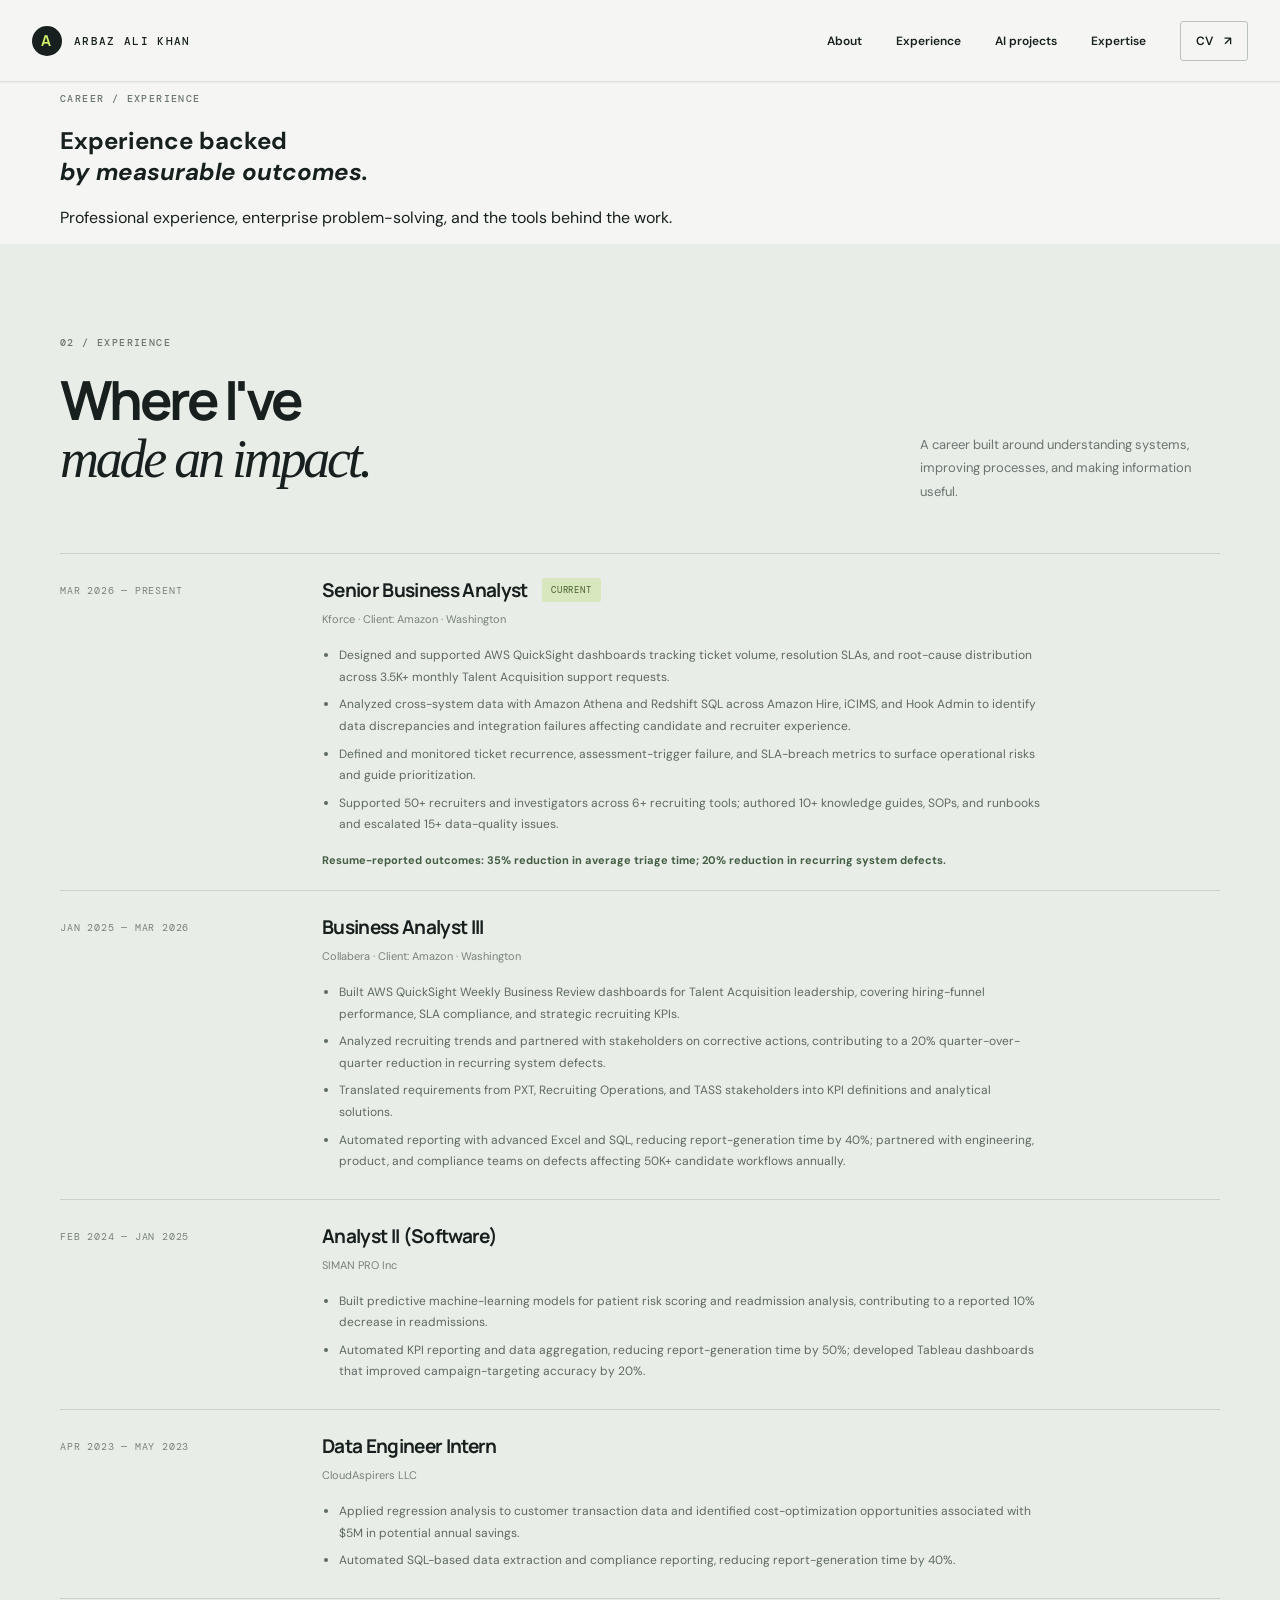
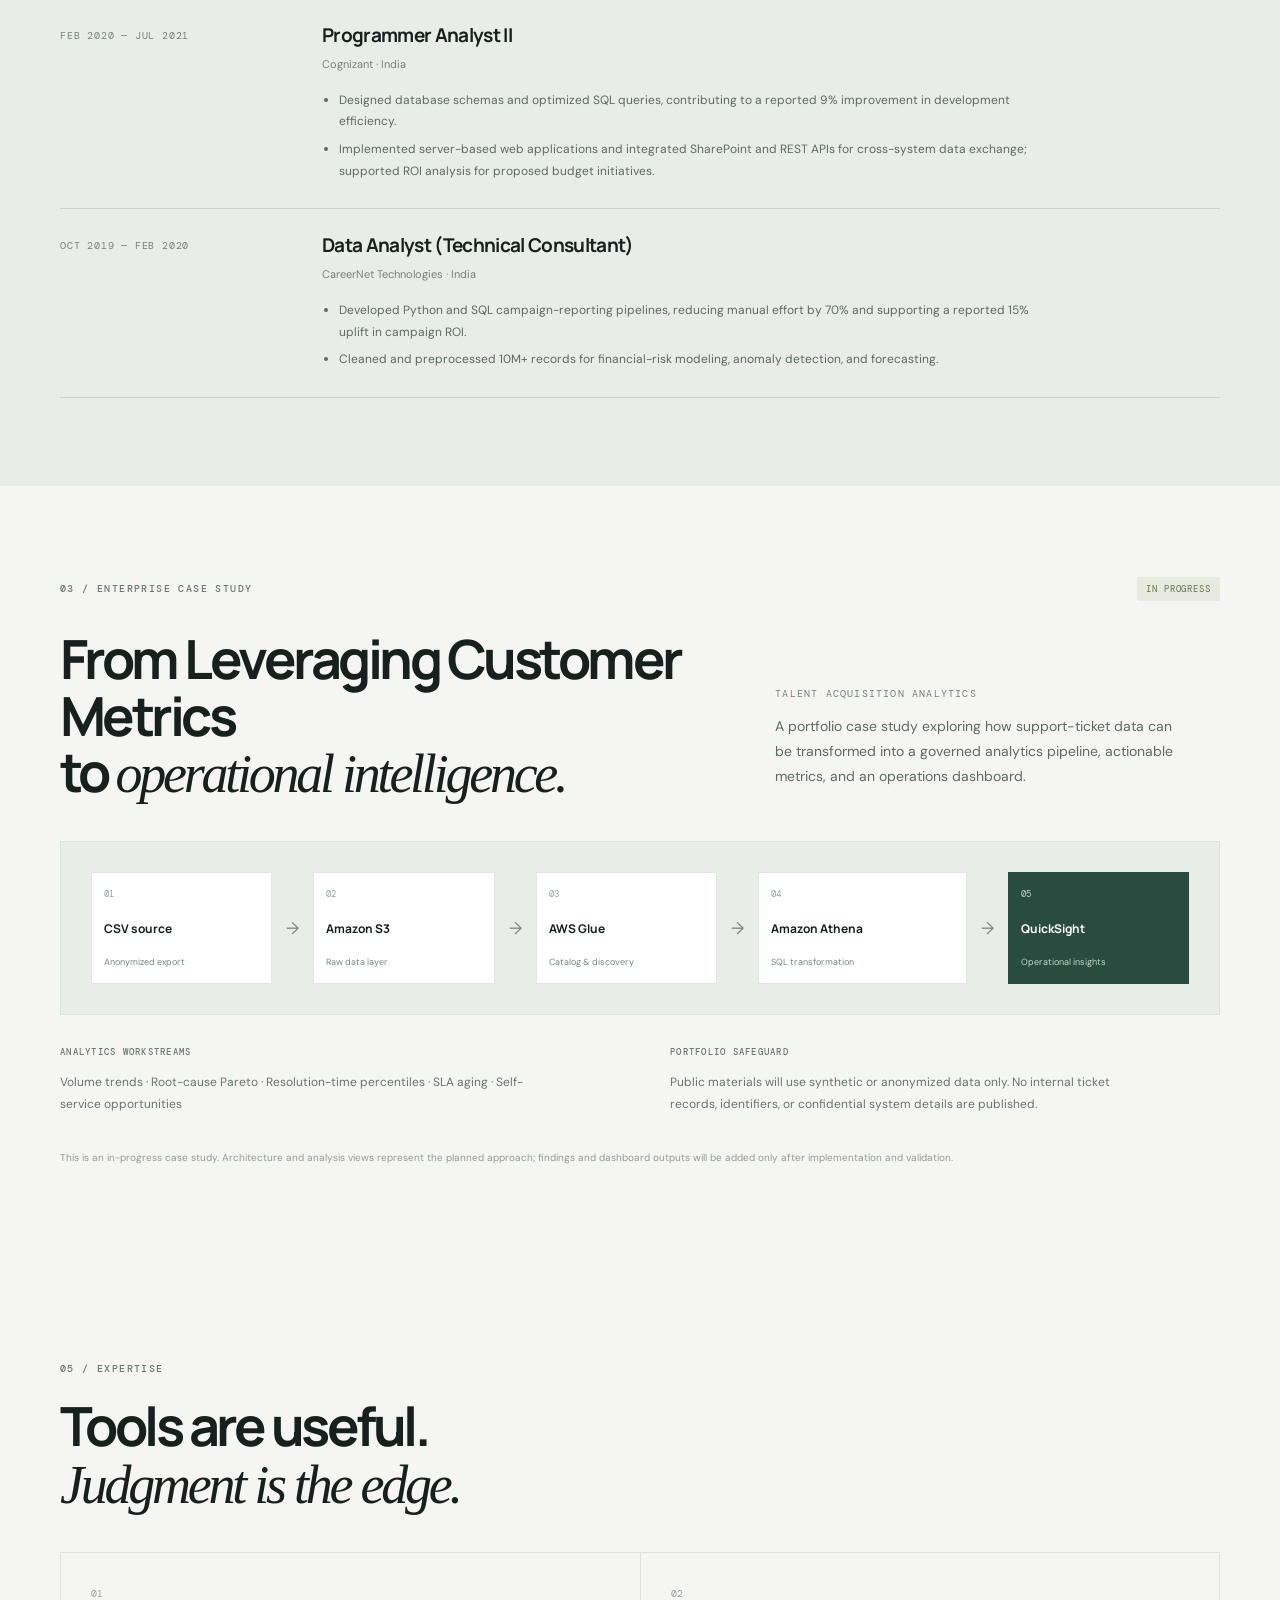
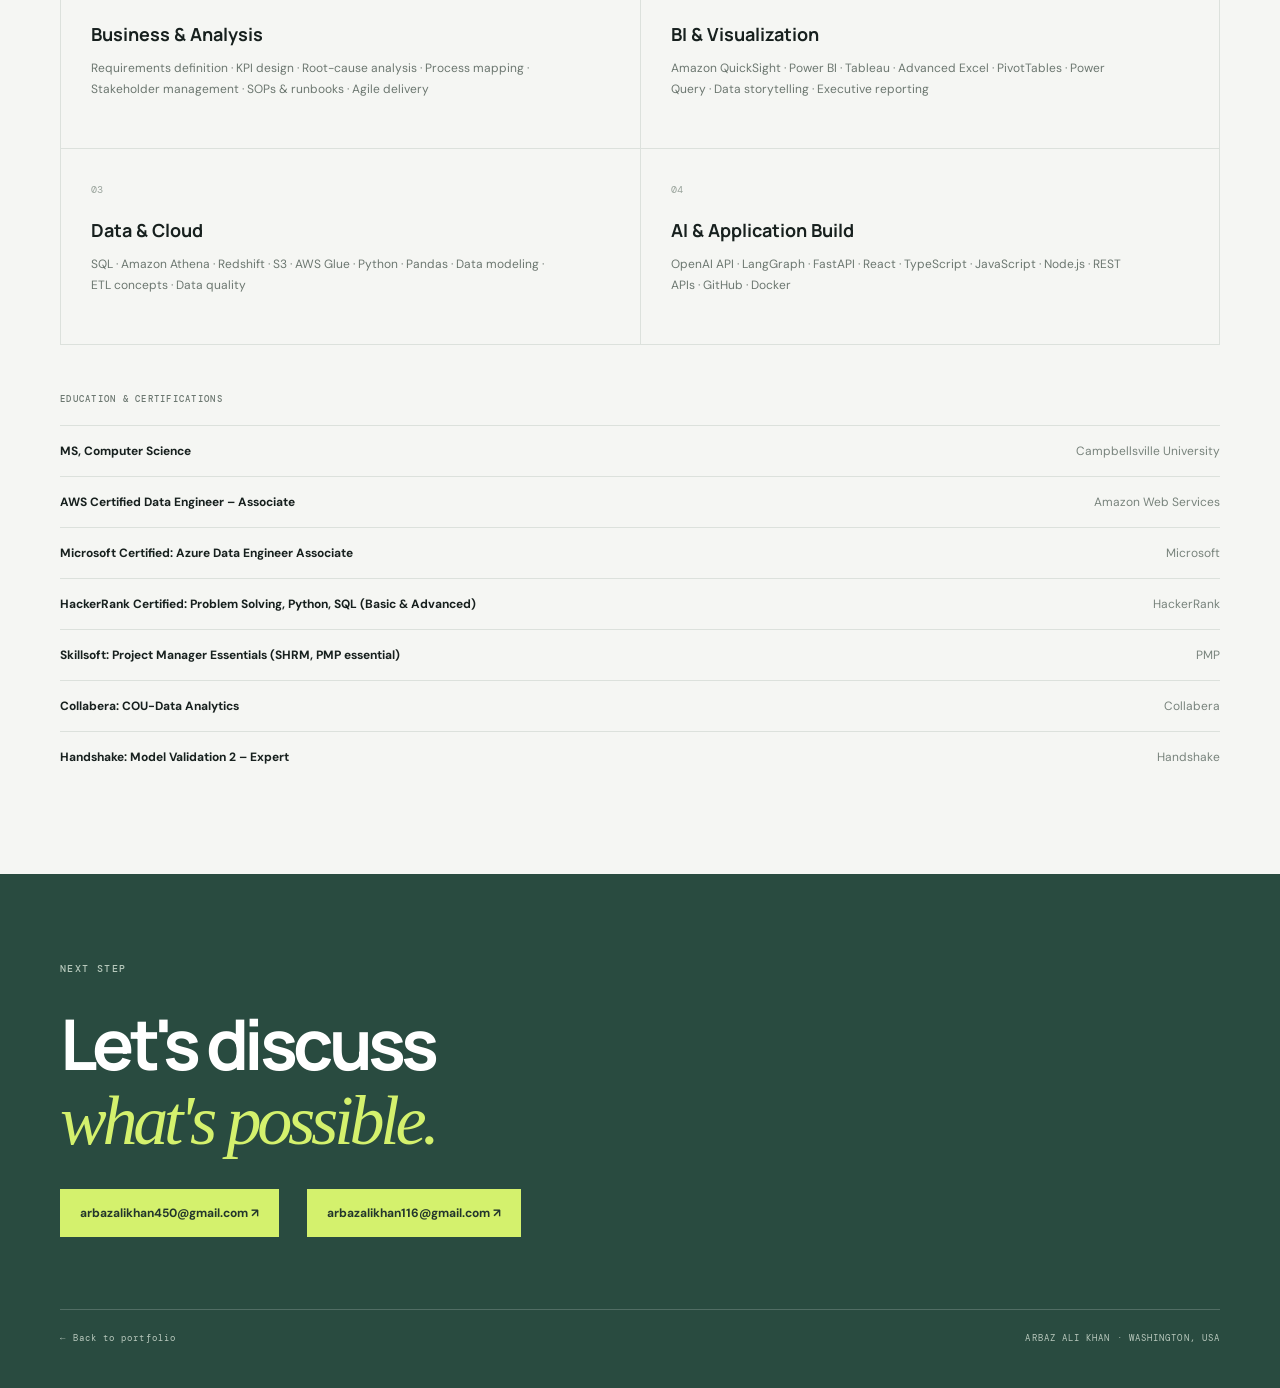
==== experience.html @ b5d1f016 "Add focused experience and expertise page" ====
<!doctype html>
<html lang="en">
<head>
  <meta charset="utf-8">
  <meta name="viewport" content="width=device-width, initial-scale=1">
  <meta name="description" content="Portfolio of Arbaz Ali Khan — Senior Business Analyst focused on business intelligence, analytics, cloud data solutions, and AI-enabled applications.">
  <meta name="theme-color" content="#f5f6f3">
  <title>Experience & Expertise | Arbaz Ali Khan</title>
  <link rel="icon" type="image/svg+xml" href="assets/favicon.svg">
  <link rel="preconnect" href="https://fonts.googleapis.com">
  <link rel="preconnect" href="https://fonts.gstatic.com" crossorigin>
  <link href="https://fonts.googleapis.com/css2?family=DM+Mono:wght@400;500&family=DM+Sans:wght@400;500;600;700&family=Manrope:wght@400;500;600;700;800&display=swap" rel="stylesheet">
  <link rel="stylesheet" href="styles.css">
</head>
<body>
  <div class="page-shell">
<header class="site-header">
      <a class="brand" href="index.html#top" aria-label="Arbaz Ali Khan home"><span class="brand-mark">A</span><span>ARBAZ ALI KHAN</span></a>
      <button class="menu-toggle" aria-label="Open navigation" aria-expanded="false" aria-controls="site-nav"><span></span><span></span></button>
      <nav class="site-nav" id="site-nav">
        <a href="index.html#about">About</a><a href="#experience">Experience</a><a href="index.html#work">AI projects</a><a href="#skills">Expertise</a><a href="cv.html" class="nav-contact" target="_blank" rel="noopener">CV <span>↗</span></a>
      </nav>
    </header>
    <main id="top">
      <section class="section-wrap page-intro"><p class="eyebrow">CAREER / EXPERIENCE</p><h1>Experience backed<br><em>by measurable outcomes.</em></h1><p>Professional experience, enterprise problem-solving, and the tools behind the work.</p></section>
      <section class="experience-section" id="experience">
        <div class="section-wrap">
          <div class="section-heading section-heading-row">
            <div><p class="eyebrow">02 / EXPERIENCE</p><h2>Where I've<br><em>made an impact.</em></h2></div>
            <p class="section-aside">A career built around understanding systems, improving processes, and making information useful.</p>
          </div>
          <div class="timeline">
            <article class="timeline-item current">
              <div class="timeline-date">MAR 2026 — PRESENT</div>
              <div class="timeline-main">
                <div class="timeline-title"><h3>Senior Business Analyst</h3><span class="current-tag">CURRENT</span></div>
                <p class="company">Kforce · Client: Amazon · Washington</p>
                <ul>
                  <li>Designed and supported AWS QuickSight dashboards tracking ticket volume, resolution SLAs, and root-cause distribution across 3.5K+ monthly Talent Acquisition support requests.</li>
                  <li>Analyzed cross-system data with Amazon Athena and Redshift SQL across Amazon Hire, iCIMS, and Hook Admin to identify data discrepancies and integration failures affecting candidate and recruiter experience.</li>
                  <li>Defined and monitored ticket recurrence, assessment-trigger failure, and SLA-breach metrics to surface operational risks and guide prioritization.</li>
                  <li>Supported 50+ recruiters and investigators across 6+ recruiting tools; authored 10+ knowledge guides, SOPs, and runbooks and escalated 15+ data-quality issues.</li>
                </ul>
                <p class="impact-line">Resume-reported outcomes: 35% reduction in average triage time; 20% reduction in recurring system defects.</p>
              </div>
            </article>
            <article class="timeline-item">
              <div class="timeline-date">JAN 2025 — MAR 2026</div>
              <div class="timeline-main">
                <h3>Business Analyst III</h3>
                <p class="company">Collabera · Client: Amazon · Washington</p>
                <ul>
                  <li>Built AWS QuickSight Weekly Business Review dashboards for Talent Acquisition leadership, covering hiring-funnel performance, SLA compliance, and strategic recruiting KPIs.</li>
                  <li>Analyzed recruiting trends and partnered with stakeholders on corrective actions, contributing to a 20% quarter-over-quarter reduction in recurring system defects.</li>
                  <li>Translated requirements from PXT, Recruiting Operations, and TASS stakeholders into KPI definitions and analytical solutions.</li>
                  <li>Automated reporting with advanced Excel and SQL, reducing report-generation time by 40%; partnered with engineering, product, and compliance teams on defects affecting 50K+ candidate workflows annually.</li>
                </ul>
              </div>
            </article>
            <article class="timeline-item">
              <div class="timeline-date">FEB 2024 — JAN 2025</div>
              <div class="timeline-main">
                <h3>Analyst II (Software)</h3>
                <p class="company">SIMAN PRO Inc</p>
                <ul>
                  <li>Built predictive machine-learning models for patient risk scoring and readmission analysis, contributing to a reported 10% decrease in readmissions.</li>
                  <li>Automated KPI reporting and data aggregation, reducing report-generation time by 50%; developed Tableau dashboards that improved campaign-targeting accuracy by 20%.</li>
                </ul>
              </div>
            </article>
            <article class="timeline-item">
              <div class="timeline-date">APR 2023 — MAY 2023</div>
              <div class="timeline-main">
                <h3>Data Engineer Intern</h3>
                <p class="company">CloudAspirers LLC</p>
                <ul>
                  <li>Applied regression analysis to customer transaction data and identified cost-optimization opportunities associated with $5M in potential annual savings.</li>
                  <li>Automated SQL-based data extraction and compliance reporting, reducing report-generation time by 40%.</li>
                </ul>
              </div>
            </article>
            <article class="timeline-item">
              <div class="timeline-date">FEB 2020 — JUL 2021</div>
              <div class="timeline-main">
                <h3>Programmer Analyst II</h3>
                <p class="company">Cognizant · India</p>
                <ul>
                  <li>Designed database schemas and optimized SQL queries, contributing to a reported 9% improvement in development efficiency.</li>
                  <li>Implemented server-based web applications and integrated SharePoint and REST APIs for cross-system data exchange; supported ROI analysis for proposed budget initiatives.</li>
                </ul>
              </div>
            </article>
            <article class="timeline-item">
              <div class="timeline-date">OCT 2019 — FEB 2020</div>
              <div class="timeline-main">
                <h3>Data Analyst (Technical Consultant)</h3>
                <p class="company">CareerNet Technologies · India</p>
                <ul>
                  <li>Developed Python and SQL campaign-reporting pipelines, reducing manual effort by 70% and supporting a reported 15% uplift in campaign ROI.</li>
                  <li>Cleaned and preprocessed 10M+ records for financial-risk modeling, anomaly detection, and forecasting.</li>
                </ul>
              </div>
            </article>
          </div>
        </div>
      </section>

      <section class="section-wrap featured-case" id="case-study">
        <div class="case-topline"><p class="eyebrow">03 / ENTERPRISE CASE STUDY</p><span class="status-pill">IN PROGRESS</span></div>
        <div class="case-intro">
          <div><h2>From Leveraging Customer Metrics<br>to <em>operational intelligence.</em></h2></div>
          <div><p class="case-label">TALENT ACQUISITION ANALYTICS</p><p class="case-summary">A portfolio case study exploring how support-ticket data can be transformed into a governed analytics pipeline, actionable metrics, and an operations dashboard.</p></div>
        </div>
        <div class="architecture" role="img" aria-label="Illustrative data architecture: anonymized CSV export flows into Amazon S3, AWS Glue, Amazon Athena, and QuickSight">
          <div class="arch-node"><span>01</span><strong>CSV source</strong><small>Anonymized export</small></div>
          <div class="arch-arrow">→</div>
          <div class="arch-node"><span>02</span><strong>Amazon S3</strong><small>Raw data layer</small></div>
          <div class="arch-arrow">→</div>
          <div class="arch-node"><span>03</span><strong>AWS Glue</strong><small>Catalog & discovery</small></div>
          <div class="arch-arrow">→</div>
          <div class="arch-node"><span>04</span><strong>Amazon Athena</strong><small>SQL transformation</small></div>
          <div class="arch-arrow">→</div>
          <div class="arch-node arch-node-accent"><span>05</span><strong>QuickSight</strong><small>Operational insights</small></div>
        </div>
        <div class="case-bottom">
          <div><span class="meta-label">ANALYTICS WORKSTREAMS</span><p>Volume trends · Root-cause Pareto · Resolution-time percentiles · SLA aging · Self-service opportunities</p></div>
          <div><span class="meta-label">PORTFOLIO SAFEGUARD</span><p>Public materials will use synthetic or anonymized data only. No internal ticket records, identifiers, or confidential system details are published.</p></div>
        </div>
        <p class="case-disclaimer">This is an in-progress case study. Architecture and analysis views represent the planned approach; findings and dashboard outputs will be added only after implementation and validation.</p>
      </section>

      <section class="section-wrap skills-section" id="skills">
        <div class="section-heading"><p class="eyebrow">05 / EXPERTISE</p><h2>Tools are useful.<br><em>Judgment is the edge.</em></h2></div>
        <div class="skills-grid">
          <div class="skill-group"><span class="skill-number">01</span><h3>Business & Analysis</h3><p>Requirements definition · KPI design · Root-cause analysis · Process mapping · Stakeholder management · SOPs & runbooks · Agile delivery</p></div>
          <div class="skill-group"><span class="skill-number">02</span><h3>BI & Visualization</h3><p>Amazon QuickSight · Power BI · Tableau · Advanced Excel · PivotTables · Power Query · Data storytelling · Executive reporting</p></div>
          <div class="skill-group"><span class="skill-number">03</span><h3>Data & Cloud</h3><p>SQL · Amazon Athena · Redshift · S3 · AWS Glue · Python · Pandas · Data modeling · ETL concepts · Data quality</p></div>
          <div class="skill-group"><span class="skill-number">04</span><h3>AI & Application Build</h3><p>OpenAI API · LangGraph · FastAPI · React · TypeScript · JavaScript · Node.js · REST APIs · GitHub · Docker</p></div>
        </div>
        <div class="certifications">
          <span class="meta-label">EDUCATION & CERTIFICATIONS </span>
          <div class="cert-row"><strong>MS, Computer Science</strong><span>Campbellsville University</span></div>
          <div class="cert-row"><strong>AWS Certified Data Engineer – Associate</strong><span>Amazon Web Services</span></div>
          <div class="cert-row"><strong>Microsoft Certified: Azure Data Engineer Associate</strong><span>Microsoft</span></div>
          <div class="cert-row"><strong>HackerRank Certified: Problem Solving, Python, SQL (Basic & Advanced)</strong><span>HackerRank</span></div>
          <div class="cert-row"><strong>Skillsoft: Project Manager Essentials (SHRM, PMP essential)</strong><span>PMP</span></div>
          <div class="cert-row"><strong>Collabera: COU-Data Analytics</strong><span>Collabera</span></div>
          <div class="cert-row"><strong>Handshake: Model Validation 2 – Expert</strong><span>Handshake</span></div>
        </div>
      </section>

      <section class="contact-section compact-contact" id="contact"><div class="section-wrap contact-wrap"><p class="eyebrow">NEXT STEP</p><h2>Let's discuss<br><em>what's possible.</em></h2><div class="contact-actions"><a class="button button-light" href="mailto:arbazalikhan450@gmail.com">arbazalikhan450@gmail.com ↗</a><a class="button button-light" href="mailto:arbazalikhan116@gmail.com">arbazalikhan116@gmail.com ↗</a></div><p class="contact-footer"><a href="index.html" style="color:inherit;text-decoration:none">← Back to portfolio</a><span>ARBAZ ALI KHAN · WASHINGTON, USA</span></p></div></section>
    </main>
  </div>
  <script src="script.js"></script>
</body>
</html>
---- styles.css ----
:root{--ink:#17201e;--muted:#69736e;--paper:#f5f6f3;--line:#dce1dc;--lime:#d4f16d;--green:#294b40;--serif:Georgia,serif;--sans:"DM Sans",Arial,sans-serif;--display:Manrope,Arial,sans-serif;--mono:"DM Mono",monospace}*{box-sizing:border-box}html{scroll-behavior:smooth;scroll-padding-top:85px}body{margin:0;background:var(--paper);color:var(--ink);font-family:var(--sans);-webkit-font-smoothing:antialiased}.page-shell{overflow:hidden}.section-wrap{width:min(1160px,calc(100% - 64px));margin:auto}.site-header{height:82px;width:min(1280px,calc(100% - 64px));margin:auto;display:flex;align-items:center;justify-content:space-between;border-bottom:1px solid var(--line);position:sticky;top:0;z-index:100;background:rgba(245,246,243,.94);backdrop-filter:blur(14px);-webkit-backdrop-filter:blur(14px)}.brand{display:flex;align-items:center;gap:12px;text-decoration:none;color:var(--ink);font:500 11px var(--mono);letter-spacing:.12em}.brand-mark{width:30px;height:30px;border-radius:50%;background:var(--ink);color:var(--lime);display:grid;place-items:center;font:700 15px var(--display)}.site-nav{display:flex;align-items:center;gap:34px}.site-nav a,.text-link,.contact-link{font-size:12px;text-decoration:none;color:var(--ink);font-weight:600}.site-nav a:hover,.text-link:hover,.contact-link:hover{color:#66822a}.nav-contact{padding:11px 15px;border:1px solid #b9c2ba;border-radius:3px}.nav-contact span{margin-left:8px}.menu-toggle{display:none}.eyebrow,.meta-label{font:500 10px var(--mono);letter-spacing:.14em;color:#6b7770}.eyebrow{display:flex;align-items:center;gap:10px}.status-dot{width:7px;height:7px;border-radius:50%;background:#8ba94b;box-shadow:0 0 0 4px #e6edd8}.hero{min-height:670px;padding:94px 0 84px;display:grid;grid-template-columns:1.1fr .9fr;align-items:center;gap:60px}.hero h1,.section-heading h2,.case-intro h2,.contact-wrap h2{font:700 clamp(48px,6vw,78px)/1.05 var(--display);letter-spacing:-.065em;margin:25px 0 24px}.hero h1 em,.section-heading h2 em,.case-intro h2 em,.contact-wrap h2 em{font-family:var(--serif);font-weight:400;letter-spacing:-.06em}.hero-lede{max-width:570px;color:#59645e;font-size:16px;line-height:1.8}.hero-actions,.contact-actions{display:flex;align-items:center;gap:28px;margin-top:34px}.button{display:inline-flex;align-items:center;gap:28px;padding:16px 20px;text-decoration:none;font-size:12px;font-weight:700;transition:transform .2s}.button:hover{transform:translateY(-2px)}.button-dark{background:var(--ink);color:white}.button-light{background:var(--lime);color:#23362c}.button span{font-size:17px}.text-link{border-bottom:1px solid #aab4ab;padding-bottom:5px}.hero-meta{display:flex;gap:54px;margin-top:68px}.hero-meta div{display:grid;gap:8px}.meta-label{font-size:9px}.hero-meta strong{font-size:11px;font-weight:600}.hero-visual{position:relative;max-width:420px;margin-left:auto;width:100%;padding:20px 22px 30px}.portrait-frame{position:relative;background:#e2e8e1;padding:12px;transform:rotate(2deg);box-shadow:0 24px 60px #25382b15}.portrait-frame img{display:block;width:100%;aspect-ratio:4/5;object-fit:cover}.portrait-caption{display:flex;justify-content:space-between;padding:12px 4px 2px;font:9px var(--mono);letter-spacing:.08em;color:#68756d}.orbit-note{position:absolute;background:#fff;box-shadow:0 12px 30px #263a2b14;padding:13px 16px;display:flex;align-items:center;gap:11px;font-size:10px;line-height:1.4;font-weight:600}.note-icon{width:27px;height:27px;background:#edf2e6;border-radius:50%;display:grid;place-items:center;font-size:15px}.note-top{top:11%;right:-15px}.note-bottom{bottom:15%;left:-30px}.hero-index{position:absolute;right:16px;bottom:0;font:10px var(--mono);color:#87918b}.signal-strip{background:var(--green);color:white}.signal-inner{width:min(1160px,calc(100% - 64px));margin:auto;min-height:70px;display:flex;align-items:center;gap:38px}.signal-inner>span{font:10px var(--mono);letter-spacing:.13em;color:#c2d2c7;white-space:nowrap}.signal-inner p{font-size:11px;color:#e6eee8;letter-spacing:.025em}.signal-inner b{color:var(--lime);padding:0 13px;font-weight:400}.about-section{padding:130px 0 135px;display:grid;grid-template-columns:.9fr 1.1fr;gap:100px}.section-heading h2{font-size:54px;margin-top:22px}.about-lede{font:400 26px/1.35 var(--display);letter-spacing:-.04em;margin:7px 0 24px;max-width:550px}.about-content>p:not(.about-lede):not(.footnote){color:#637068;font-size:14px;line-height:1.9;max-width:600px}.about-stats{display:flex;gap:46px;margin-top:40px;padding-top:28px;border-top:1px solid var(--line)}.about-stats div{display:grid;gap:8px}.about-stats strong{font:700 34px var(--display);letter-spacing:-.06em}.about-stats span{font-size:10px;line-height:1.6;color:#6c7771}.footnote{font-size:10px;color:#929b95;margin-top:24px}.experience-section,.work-section{background:#e9ede8;padding:120px 0 130px}.section-heading-row{display:flex;justify-content:space-between;align-items:end;gap:40px;margin-bottom:60px}.section-aside{max-width:300px;color:#6a756f;font-size:13px;line-height:1.8;margin:0 0 8px}.timeline{border-top:1px solid #cbd4cc}.timeline-item{display:grid;grid-template-columns:220px 1fr;gap:42px;padding:31px 0;border-bottom:1px solid #cbd4cc}.timeline-date{font:10px var(--mono);letter-spacing:.08em;color:#77837b;padding-top:7px}.timeline-main h3{font:700 19px var(--display);letter-spacing:-.035em;margin:0}.timeline-title{display:flex;align-items:center;gap:14px}.current-tag,.status-pill{font:9px var(--mono);letter-spacing:.1em;padding:6px 9px;background:#d8e7bd;color:#46602d;border-radius:2px}.company{font-size:11px;color:#77827a;margin:9px 0 16px}.timeline-main ul{margin:0;padding-left:17px;max-width:720px}.timeline-main li{font-size:12px;line-height:1.8;color:#5d6962;padding:3px 0}.impact-line{font-size:11px;color:#425d42;font-weight:700;margin:14px 0 0}.featured-case,.skills-section{padding:126px 0 135px}.case-topline{display:flex;align-items:center;justify-content:space-between}.status-pill{background:#e8eadf;color:#647052}.case-intro{display:grid;grid-template-columns:1fr .7fr;gap:80px;align-items:end;margin:35px 0 58px}.case-intro h2{font-size:54px;margin:0}.case-label{font:10px var(--mono);letter-spacing:.12em;color:#758078}.case-summary{font-size:14px;line-height:1.8;color:#5f6a64;max-width:400px}.architecture{display:grid;grid-template-columns:1fr 25px 1fr 25px 1fr 25px 1.15fr 25px 1fr;align-items:center;gap:8px;padding:30px;background:#e9ede8;border:1px solid #dce3dc}.arch-node{min-height:112px;background:#fff;padding:15px 12px;display:flex;flex-direction:column;justify-content:space-between;border:1px solid #e1e6e1}.arch-node>span{font:9px var(--mono);color:#98a29a}.arch-node strong{font:700 12px var(--display)}.arch-node small{font-size:9px;color:#7b867f}.arch-node-accent{background:var(--green);color:white;border-color:var(--green)}.arch-node-accent>span,.arch-node-accent small{color:#c5d6ca}.arch-arrow{text-align:center;color:#7c897f;font-size:17px}.case-bottom{display:grid;grid-template-columns:1fr 1fr;gap:60px;margin-top:34px}.case-bottom p{font-size:12px;line-height:1.8;color:#68746d;max-width:470px}.case-disclaimer{font-size:10px;color:#929b95;margin-top:24px}.work-section{padding:120px 0 135px}.project-grid{display:grid;grid-template-columns:1fr 1fr;gap:26px}.project-card{background:var(--paper);display:flex;flex-direction:column;min-width:0}.project-featured{grid-column:span 2;display:grid;grid-template-columns:1.05fr .95fr}.project-visual{min-height:260px;position:relative;overflow:hidden;display:grid;place-items:center}.project-featured .project-visual{min-height:360px}.visual-index{position:absolute;bottom:17px;left:19px;font:9px var(--mono);letter-spacing:.12em;color:#7d8981}.visual-cards{background:#dce7dc}.mini-window{width:74%;max-width:430px;background:#fff;padding:15px;box-shadow:0 20px 50px #1a30251c;transform:rotate(-2deg)}.mini-top{display:flex;align-items:center;gap:5px;border-bottom:1px solid #edf0ed;padding-bottom:12px}.mini-top i{width:5px;height:5px;background:#c6cec7;border-radius:50%}.mini-top span{font:8px var(--mono);margin-left:10px;color:#7b877f}.mini-card-row{display:flex;gap:10px;margin:18px 0}.mini-bank-card{flex:1;aspect-ratio:1.65;border-radius:7px;padding:12px;color:#fff;font:9px var(--mono);display:flex;flex-direction:column;justify-content:space-between}.mini-bank-card b{font-size:9px}.blue-card{background:#536e8b}.dark-card{background:#202d32}.mini-reward{display:grid;grid-template-columns:1fr auto;align-items:center;padding:14px;background:#f2f5ed}.mini-reward span,.mini-reward small{font:8px var(--mono);color:#718075}.mini-reward strong{grid-row:span 2;font:700 27px var(--display);color:#3d624a}.visual-signal{background:#e5e4ed}.signal-flow{display:flex;align-items:center;gap:9px}.flow-chip{background:#fff;padding:12px 10px;font:8px var(--mono);box-shadow:0 8px 20px #25213c0e}.signal-flow b{color:#8982a2}.review-chip{background:#d9d4eb}.publish-chip{background:#263a35;color:#fff}.signal-bars{position:absolute;bottom:70px;right:45px;display:flex;gap:6px;align-items:end;height:38px}.signal-bars i{width:7px;background:#a6a0c4;border-radius:2px 2px 0 0}.signal-bars i:nth-child(1){height:14px}.signal-bars i:nth-child(2){height:25px}.signal-bars i:nth-child(3){height:19px}.signal-bars i:nth-child(4){height:34px}.signal-bars i:nth-child(5){height:28px}.visual-opti{background:#293c37}.route-map{width:75%;height:150px;position:relative;background:repeating-linear-gradient(0deg,transparent 0 23px,#ffffff0b 24px 25px),repeating-linear-gradient(90deg,transparent 0 35px,#ffffff0b 36px 37px)}.route-map svg{position:absolute;inset:8px;width:100%;height:100%}.route-pin{position:absolute;z-index:2;width:12px;height:12px;border:3px solid var(--lime);background:#293c37;border-radius:50%}.pin-a{left:9%;bottom:18%}.pin-b{right:7%;top:20%}.fare-chip{position:absolute;right:0;bottom:0;background:#fff;padding:10px 14px;display:grid;gap:4px}.fare-chip small{font:8px var(--mono);color:#718078}.fare-chip strong{font:700 22px var(--display)}.visual-content{background:#e6e4d9}.content-stack{display:grid;gap:6px;width:60%;transform:rotate(-4deg)}.content-stack span{padding:9px 14px;background:#fff;font:9px var(--mono);color:#58655c;box-shadow:0 5px 10px #26382a0b}.content-stack span:nth-child(2){margin-left:14px}.content-stack span:nth-child(3){margin-left:28px}.content-stack span:nth-child(4){margin-left:42px;background:#dce8d4}.content-stack span:nth-child(5){margin-left:56px}.visual-budgie{background:#e5e9d9}.budget-ui{width:70%;max-width:320px;background:#fff;padding:20px;box-shadow:0 16px 36px #2e422314}.budget-total{display:grid;gap:5px}.budget-total small{font:8px var(--mono);color:#829087}.budget-total strong{font:700 29px var(--display)}.budget-total span{font-size:9px;color:#829087}.budget-chart{height:65px;display:flex;align-items:end;gap:7px;margin-top:18px}.budget-chart i{flex:1;background:#9cb98b;border-radius:3px 3px 0 0}.budget-chart i:nth-child(1){height:32%}.budget-chart i:nth-child(2){height:65%}.budget-chart i:nth-child(3){height:48%}.budget-chart i:nth-child(4){height:82%}.budget-chart i:nth-child(5){height:55%}.budget-chart i:nth-child(6){height:93%}.budget-chart i:nth-child(7){height:71%}.budget-chart i:nth-child(8){height:100%}.visual-budget{background:#e3e8e8;display:flex;align-items:center;justify-content:center;gap:24px}.budget-donut{width:128px;height:128px;border-radius:50%;background:conic-gradient(#6d8d7b 0 68%,#d3dfd7 68% 100%);display:grid;place-items:center}.budget-donut>div{width:88px;height:88px;background:#e3e8e8;border-radius:50%;display:grid;place-content:center;text-align:center}.budget-donut strong{font:700 23px var(--display)}.budget-donut small{font-size:8px;color:#6c7770}.budget-legend{display:grid;gap:8px;font-size:9px;color:#68756d}.budget-legend span:first-child{color:#6d8d7b}.budget-legend span:nth-child(2){color:#9aaa9f}.budget-legend span:nth-child(3){color:#bdc9c1}.project-content{padding:28px 30px 30px}.project-featured .project-content{padding:38px}.project-meta{display:flex;flex-wrap:wrap;gap:14px;font:9px var(--mono);letter-spacing:.09em;color:#7c8981}.project-content h3{font:700 25px var(--display);letter-spacing:-.05em;margin:16px 0 10px}.project-content>p:not(.accuracy-note){font-size:12px;line-height:1.8;color:#626e67;max-width:570px}.accuracy-note{font-size:10px;line-height:1.7;color:#88938c;background:#f0f2ed;padding:10px 12px}.project-links{display:flex;gap:20px;margin-top:22px}.project-links a{font-size:11px;font-weight:700;color:#304c3e;text-decoration:none;border-bottom:1px solid #a9b8a9;padding-bottom:4px}.project-links a:hover{color:#7b963a}.skills-section{padding:130px 0}.skills-section .section-heading{margin-bottom:55px}.skills-grid{display:grid;grid-template-columns:1fr 1fr;border-top:1px solid var(--line);border-left:1px solid var(--line)}.skill-group{padding:28px 30px 35px;border-right:1px solid var(--line);border-bottom:1px solid var(--line);min-height:190px}.skill-number{font:10px var(--mono);color:#9aa49c}.skill-group h3{font:700 18px var(--display);margin:20px 0 10px}.skill-group p{font-size:12px;line-height:1.8;color:#6c7770;max-width:460px}.certifications{margin-top:70px}.certifications>.meta-label{display:block;margin-bottom:20px}.cert-row{display:flex;justify-content:space-between;gap:20px;padding:17px 0;border-top:1px solid var(--line);font-size:12px}.cert-row span{color:#78837c}.contact-section{background:var(--green);color:white;padding:105px 0 30px}.contact-wrap h2{font-size:70px;margin:32px 0 22px}.contact-wrap .eyebrow{color:#b7c9bc}.contact-wrap h2 em{color:var(--lime)}.contact-lede{max-width:490px;color:#d0ddd3;font-size:14px;line-height:1.8}.contact-wrap .contact-actions{margin-top:32px}.contact-link{color:#e3ece5;border-bottom:1px solid #9eb1a2;padding-bottom:5px}.contact-footer{display:flex;justify-content:space-between;border-top:1px solid #ffffff30;margin-top:115px;padding:22px 0 5px;font:9px var(--mono);letter-spacing:.12em;color:#b9c9bd}@media(max-width:850px){.hero{gap:25px;min-height:590px}.hero h1{font-size:58px}.hero-meta{gap:25px}.about-section{gap:50px}.architecture{grid-template-columns:1fr;gap:7px}.arch-node{min-height:75px}.arch-arrow{transform:rotate(90deg)}.case-intro{gap:35px}.project-featured{grid-template-columns:1fr}.project-featured .project-visual{min-height:300px}.project-featured .project-content{padding:30px}.section-heading h2,.case-intro h2{font-size:48px}}@media(max-width:650px){.section-wrap,.site-header,.signal-inner{width:calc(100% - 40px)}.site-header{height:70px;width:100%;padding:0 20px;background:rgba(245,246,243,.96)}.menu-toggle{display:flex;width:38px;height:38px;border:1px solid var(--line);background:transparent;align-items:center;justify-content:center;flex-direction:column;gap:5px}.menu-toggle span{width:15px;height:1px;background:var(--ink)}.site-nav{display:none;position:absolute;top:69px;left:-20px;right:-20px;background:var(--paper);padding:22px 20px 26px;border-bottom:1px solid var(--line);flex-direction:column;align-items:flex-start;gap:22px}.site-nav.open{display:flex}.hero{grid-template-columns:1fr;padding:65px 0 72px;gap:45px}.hero h1{font-size:clamp(48px,13vw,65px)}.hero-lede{font-size:14px}.hero-meta{margin-top:48px;gap:30px}.hero-visual{max-width:330px;margin:0 auto}.note-top{right:-8px}.note-bottom{left:-12px}.signal-inner{display:block;padding:18px 0}.signal-inner p{line-height:2}.signal-inner b{padding:0 6px}.about-section{padding:82px 0;grid-template-columns:1fr;gap:30px}.section-heading h2,.case-intro h2{font-size:43px}.about-lede{font-size:23px}.about-stats{gap:25px}.about-stats strong{font-size:28px}.about-stats span{font-size:9px}.experience-section,.work-section{padding:82px 0}.section-heading-row{display:block;margin-bottom:40px}.section-aside{margin-top:22px}.timeline-item{grid-template-columns:1fr;gap:10px;padding:24px 0}.timeline-date{padding:0}.timeline-main h3{font-size:18px}.timeline-main li{font-size:11px}.featured-case{padding:82px 0}.case-intro{grid-template-columns:1fr;gap:20px;margin:30px 0}.case-bottom{grid-template-columns:1fr;gap:12px}.architecture{padding:16px}.project-grid{grid-template-columns:1fr;gap:18px}.project-featured{grid-column:span 1}.project-visual,.project-featured .project-visual{min-height:240px}.project-content,.project-featured .project-content{padding:23px}.project-content h3{font-size:23px}.skills-section{padding:85px 0}.skills-grid{grid-template-columns:1fr}.skill-group{min-height:auto;padding:23px}.certifications{margin-top:48px}.cert-row{display:grid;gap:6px}.contact-section{padding:80px 0 20px}.contact-wrap h2{font-size:56px}.contact-footer{margin-top:80px;gap:12px;flex-wrap:wrap;font-size:8px}.hero-actions{gap:20px}.button{padding:14px 15px;gap:17px}.text-link{font-size:11px}}@media(prefers-reduced-motion:reduce){html{scroll-behavior:auto}*,*::before,*::after{transition:none!important;animation:none!important}}

/* Portfolio refinements: reliable sticky navigation and tighter vertical rhythm */
.page-shell{overflow:clip}
.site-header{position:sticky;top:0;z-index:100;width:100%;max-width:none;padding:0 max(32px,calc((100% - 1280px)/2));margin:0;background:rgba(245,246,243,.96);box-shadow:0 1px 0 rgba(23,32,30,.04)}
html{scroll-padding-top:92px}
.hero{min-height:570px;padding-top:62px;padding-bottom:58px}
.about-section{padding-top:88px;padding-bottom:92px}
.experience-section,.work-section{padding-top:82px;padding-bottom:88px}
.featured-case{padding-top:86px;padding-bottom:90px}
.skills-section{padding-top:88px;padding-bottom:92px}
.contact-section{padding-top:78px}
.section-heading-row{margin-bottom:42px}
.timeline-item{padding-top:23px;padding-bottom:23px}
.case-intro{margin-top:25px;margin-bottom:38px}
.case-bottom{margin-top:24px}
.project-grid{gap:20px}
.project-content{padding-top:22px;padding-bottom:23px}
.project-featured .project-content{padding:30px}
.skills-section .section-heading{margin-bottom:38px}
.certifications{margin-top:48px}
.contact-footer{margin-top:72px}
@media(max-width:850px){
 .site-header{padding-left:24px;padding-right:24px}
 .hero{min-height:520px;padding-top:48px;padding-bottom:48px}
 .about-section,.experience-section,.work-section,.featured-case,.skills-section{padding-top:68px;padding-bottom:72px}
}
@media(max-width:650px){
 .site-header{height:70px;padding:0 20px}
 .site-nav{left:0;right:0}
 .hero{padding-top:46px;padding-bottom:54px}
 .about-section,.experience-section,.work-section,.featured-case,.skills-section{padding-top:58px;padding-bottom:62px}
 .contact-section{padding-top:62px}
 .contact-actions{align-items:flex-start;flex-direction:column;gap:14px}
 .contact-actions .button{max-width:100%;overflow-wrap:anywhere}
}
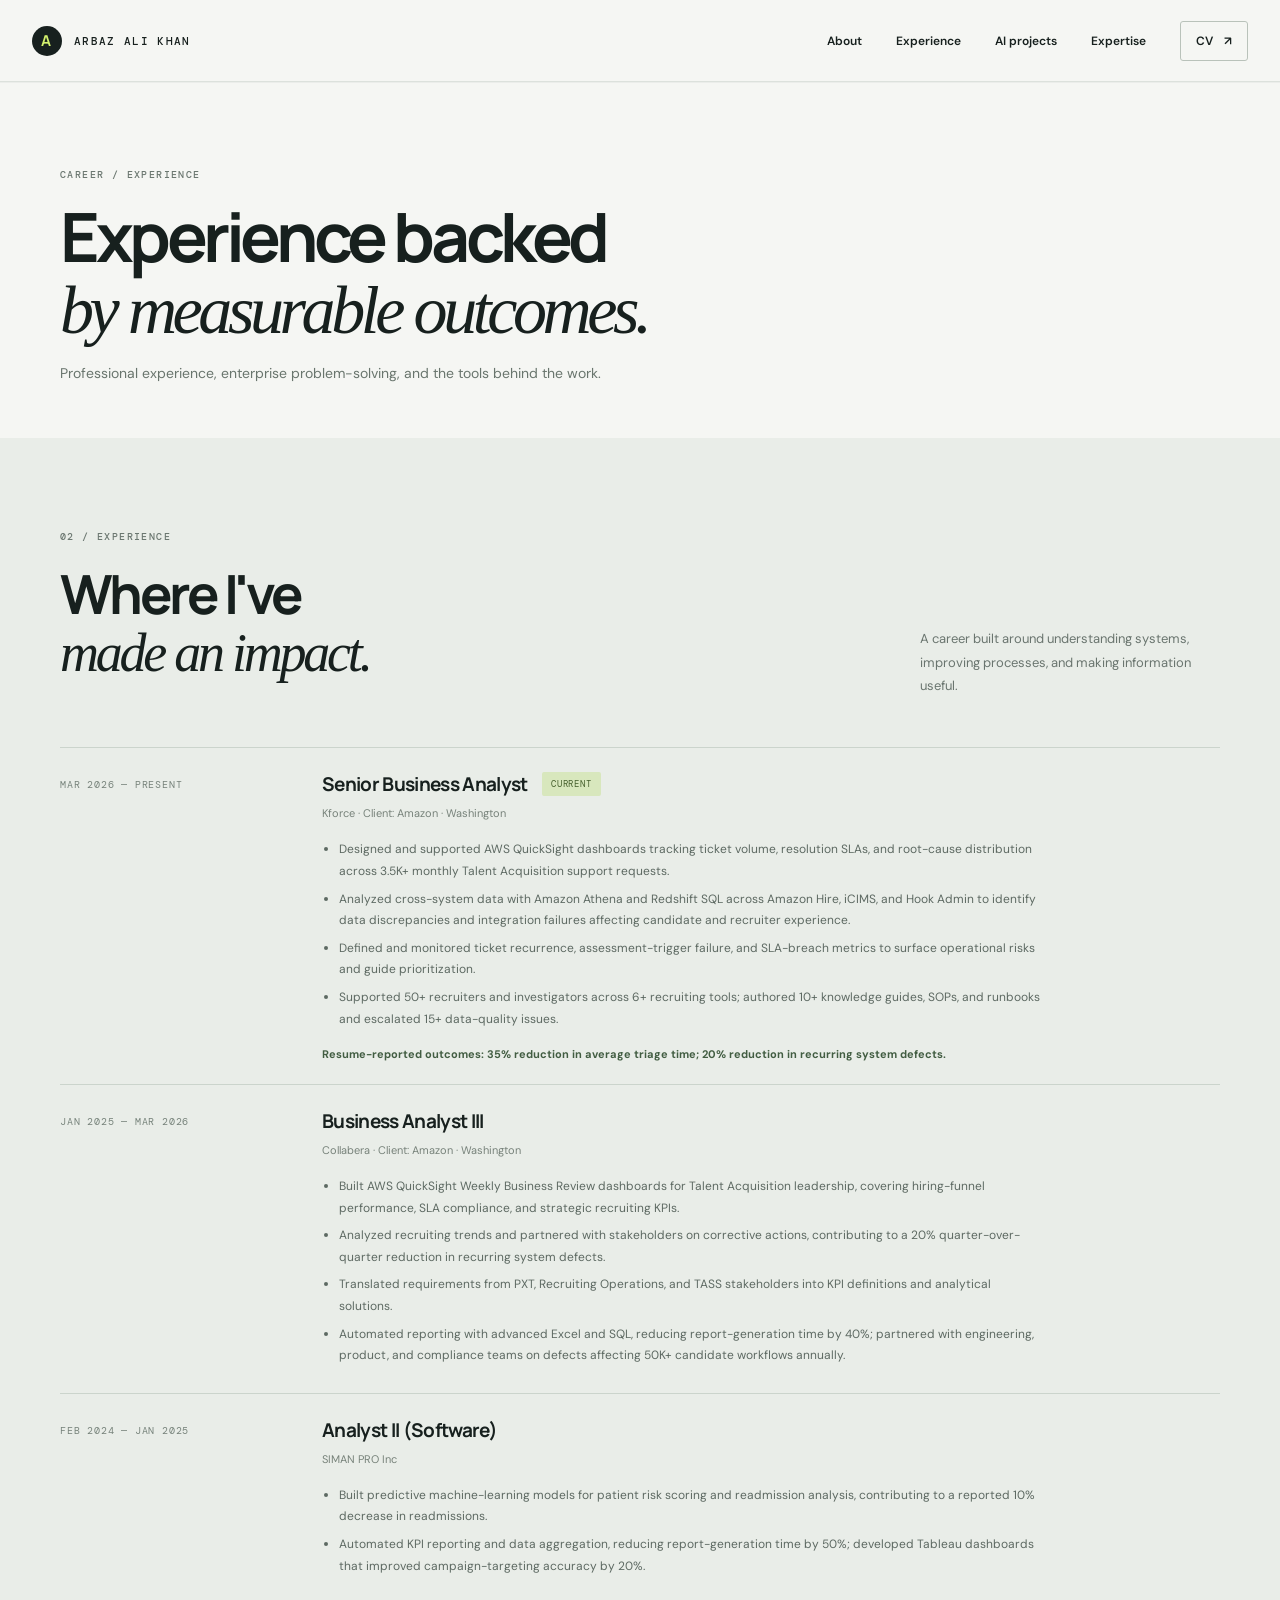
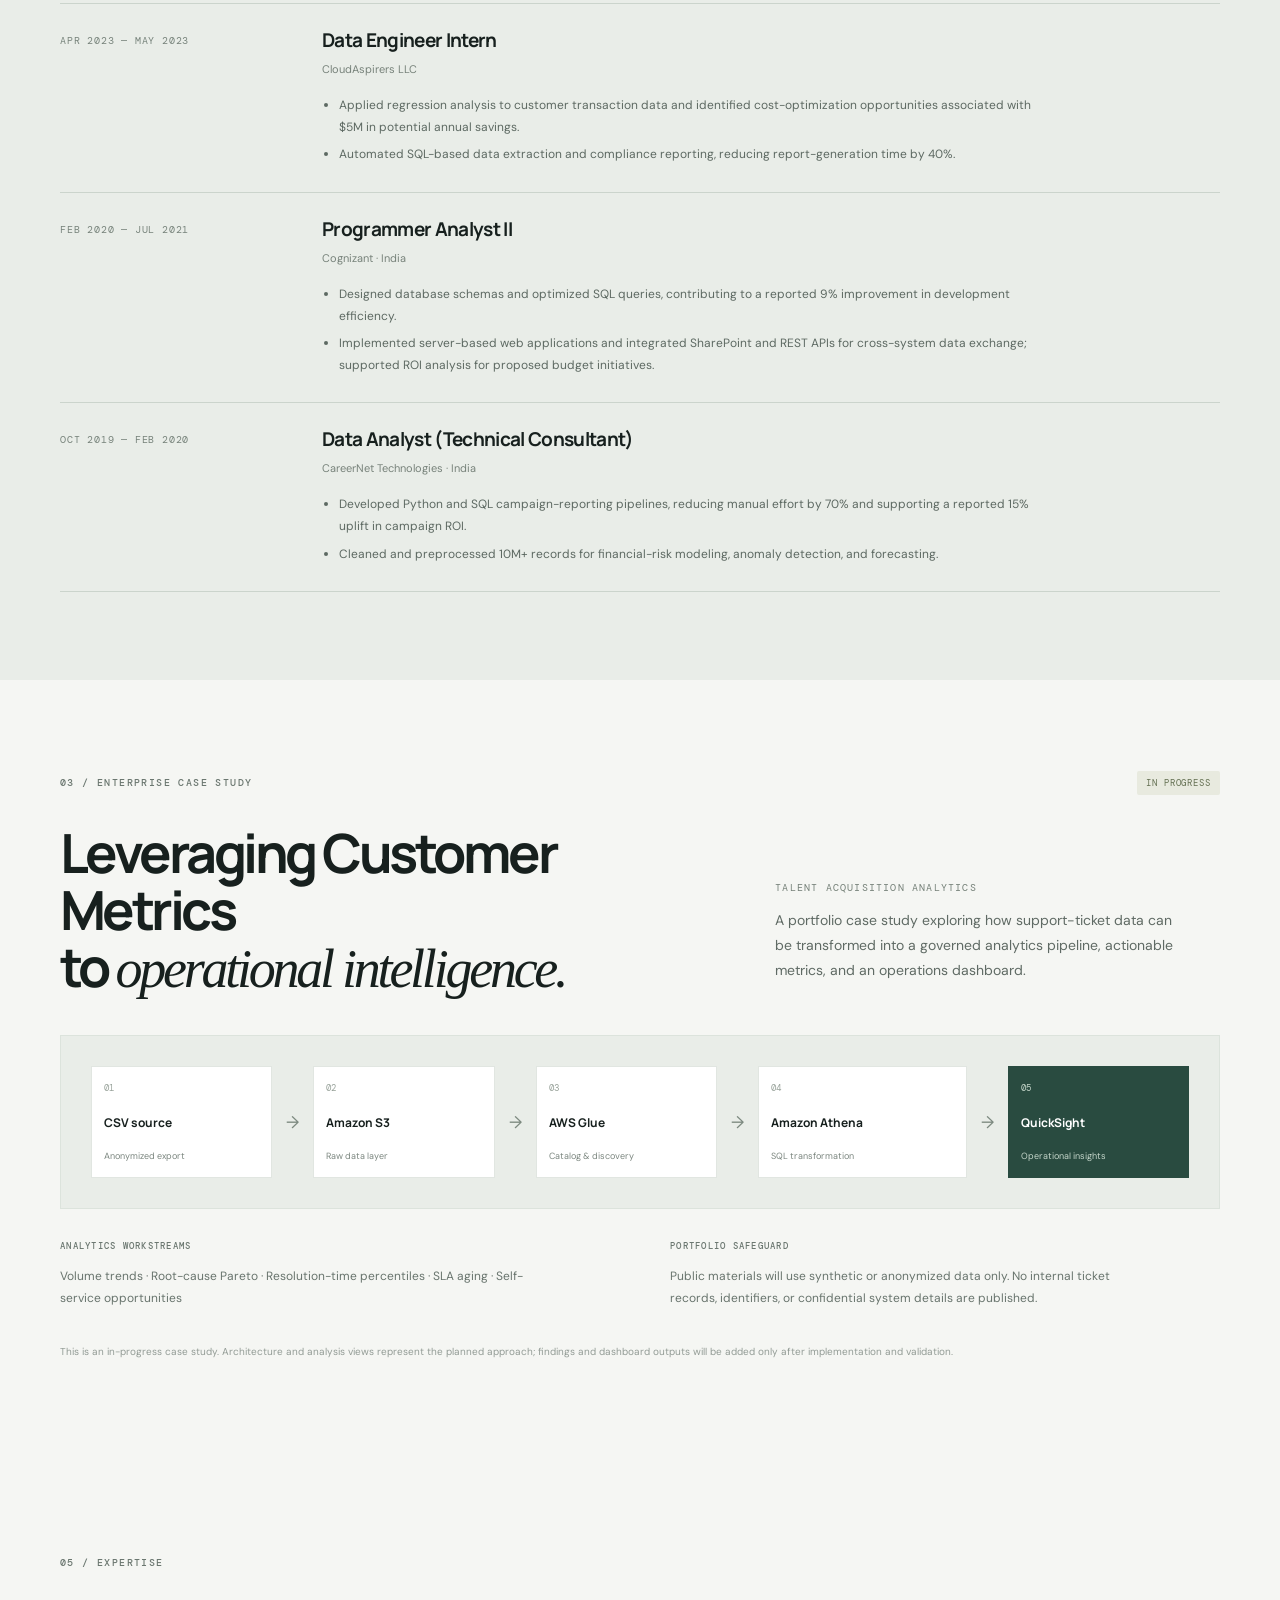
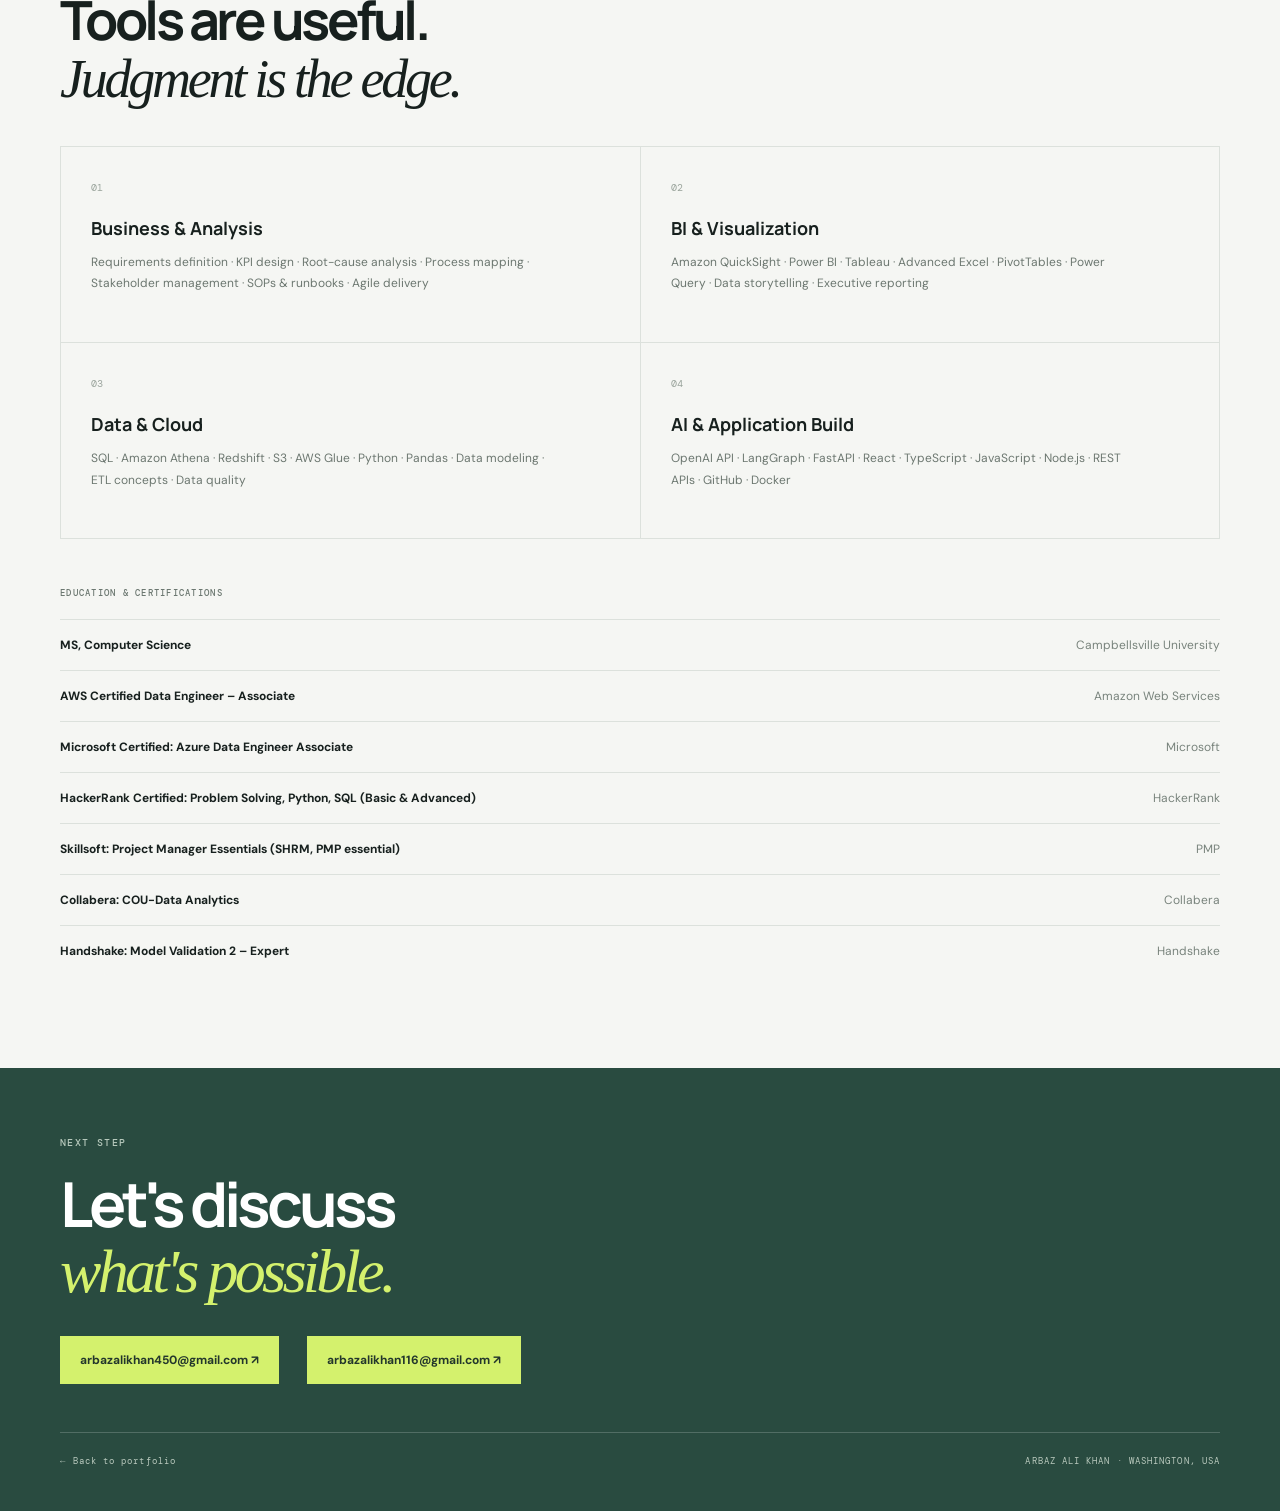
==== commit 1a24ece6: "Update case study title for clarity" ====
--- a/experience.html
+++ b/experience.html
@@ -108,7 +108,7 @@
       <section class="section-wrap featured-case" id="case-study">
         <div class="case-topline"><p class="eyebrow">03 / ENTERPRISE CASE STUDY</p><span class="status-pill">IN PROGRESS</span></div>
         <div class="case-intro">
-          <div><h2>From Leveraging Customer Metrics<br>to <em>operational intelligence.</em></h2></div>
+          <div><h2>Leveraging Customer Metrics<br>to <em>operational intelligence.</em></h2></div>
           <div><p class="case-label">TALENT ACQUISITION ANALYTICS</p><p class="case-summary">A portfolio case study exploring how support-ticket data can be transformed into a governed analytics pipeline, actionable metrics, and an operations dashboard.</p></div>
         </div>
         <div class="architecture" role="img" aria-label="Illustrative data architecture: anonymized CSV export flows into Amazon S3, AWS Glue, Amazon Athena, and QuickSight">
--- a/styles.css
+++ b/styles.css
@@ -34,3 +34,19 @@
  .contact-actions{align-items:flex-start;flex-direction:column;gap:14px}
  .contact-actions .button{max-width:100%;overflow-wrap:anywhere}
 }
+
+
+/* Two-page portfolio layout */
+.page-intro{padding:76px 0 38px}
+.page-intro h1{font:700 clamp(42px,5.5vw,68px)/1.05 var(--display);letter-spacing:-.065em;margin:20px 0 14px}
+.page-intro h1 em{font-family:var(--serif);font-weight:400}
+.page-intro>p:last-child{max-width:560px;color:#69756d;font-size:14px;line-height:1.8}
+.compact-contact{padding-top:58px}
+.compact-contact .contact-wrap h2{font-size:clamp(44px,5vw,62px);margin:22px 0}
+.compact-contact .contact-footer{margin-top:48px}
+.compact-contact .contact-footer a{font:inherit}
+@media(max-width:650px){
+ .page-intro{padding:48px 0 24px}
+ .compact-contact{padding-top:50px}
+ .compact-contact .contact-footer{margin-top:34px}
+}
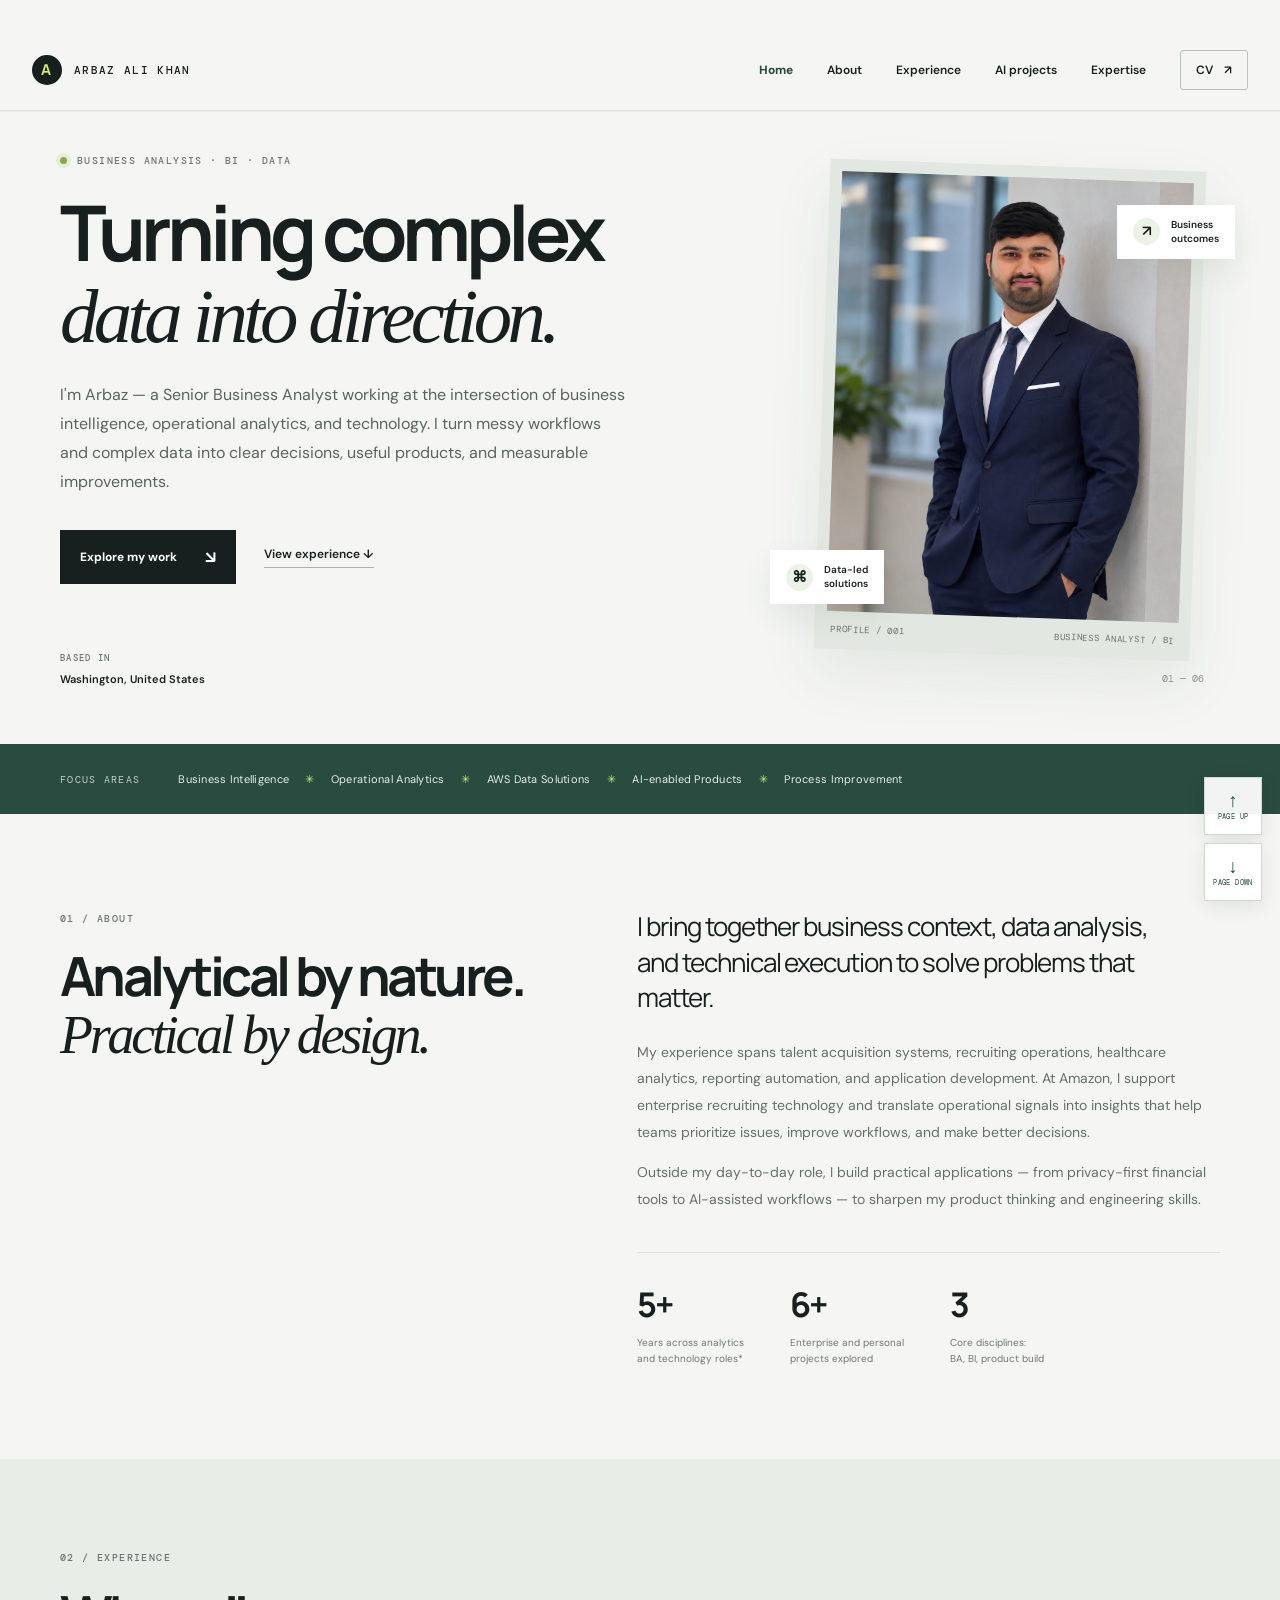
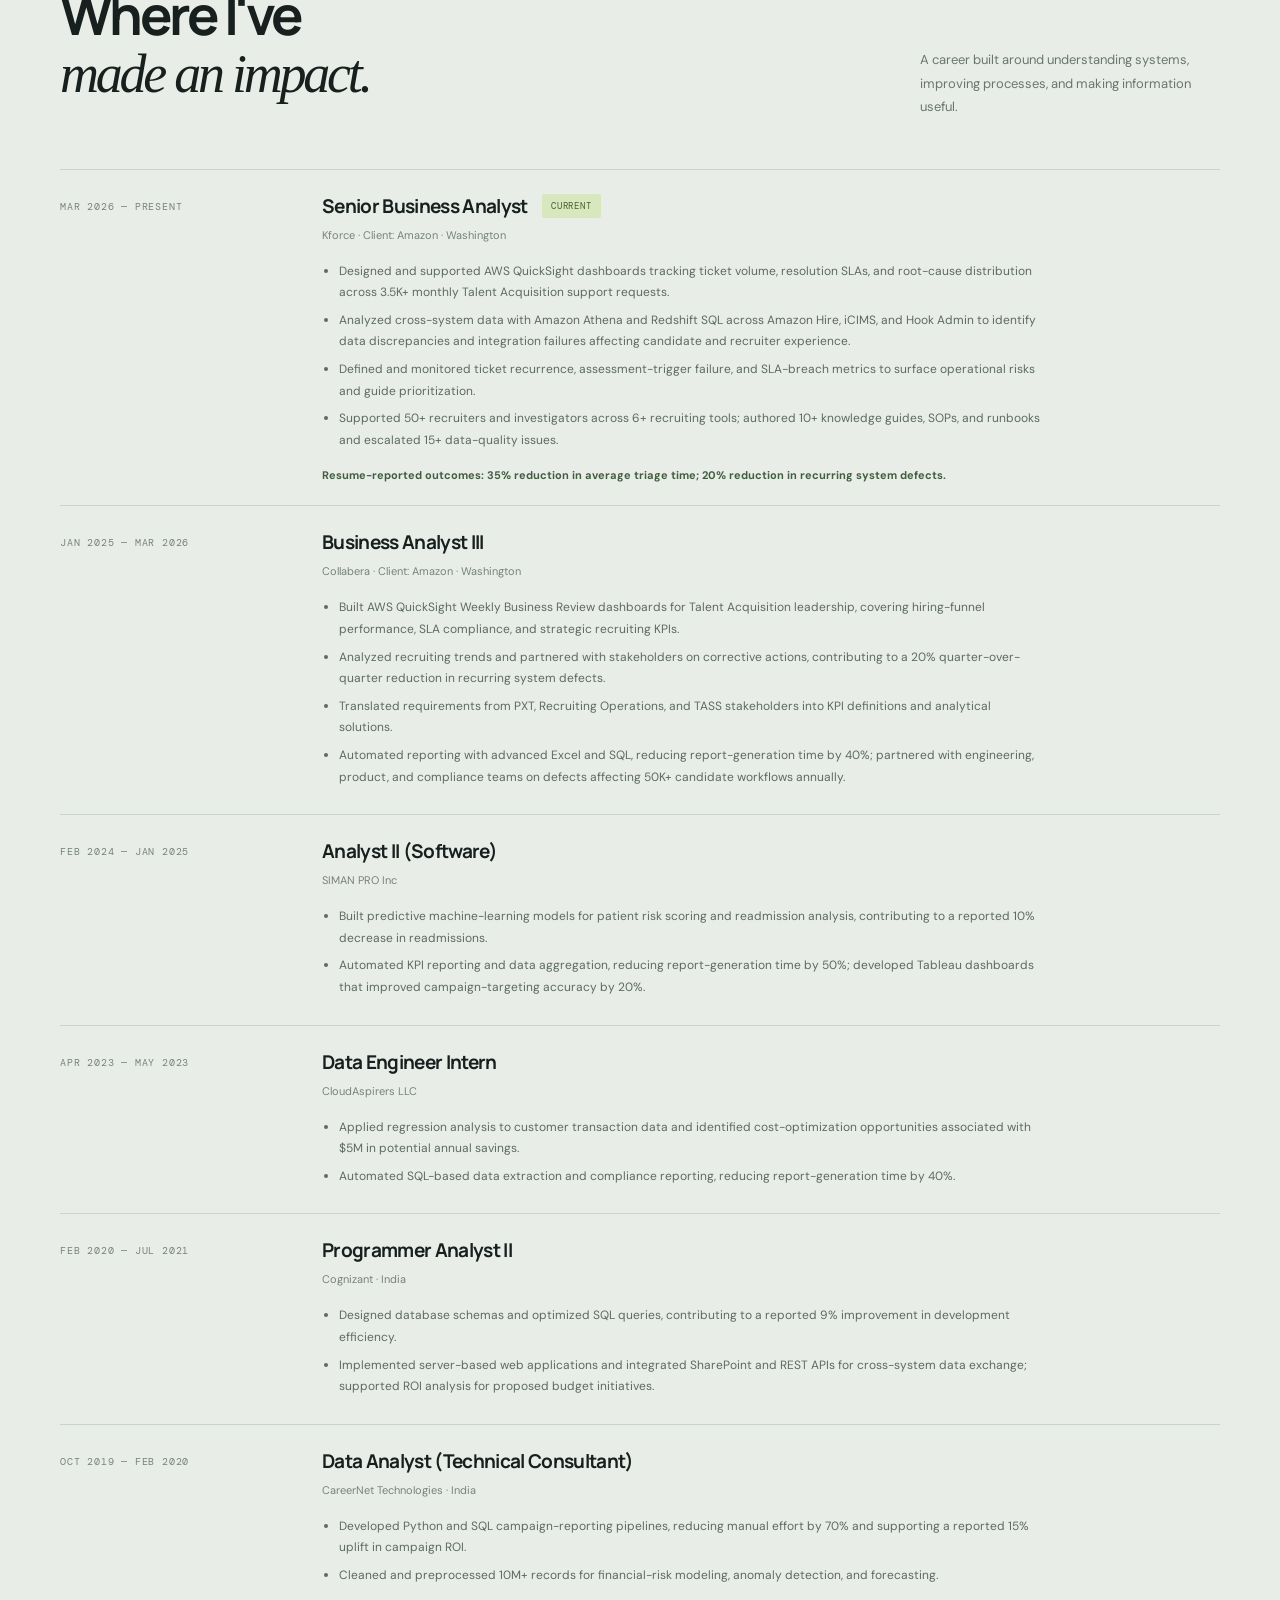
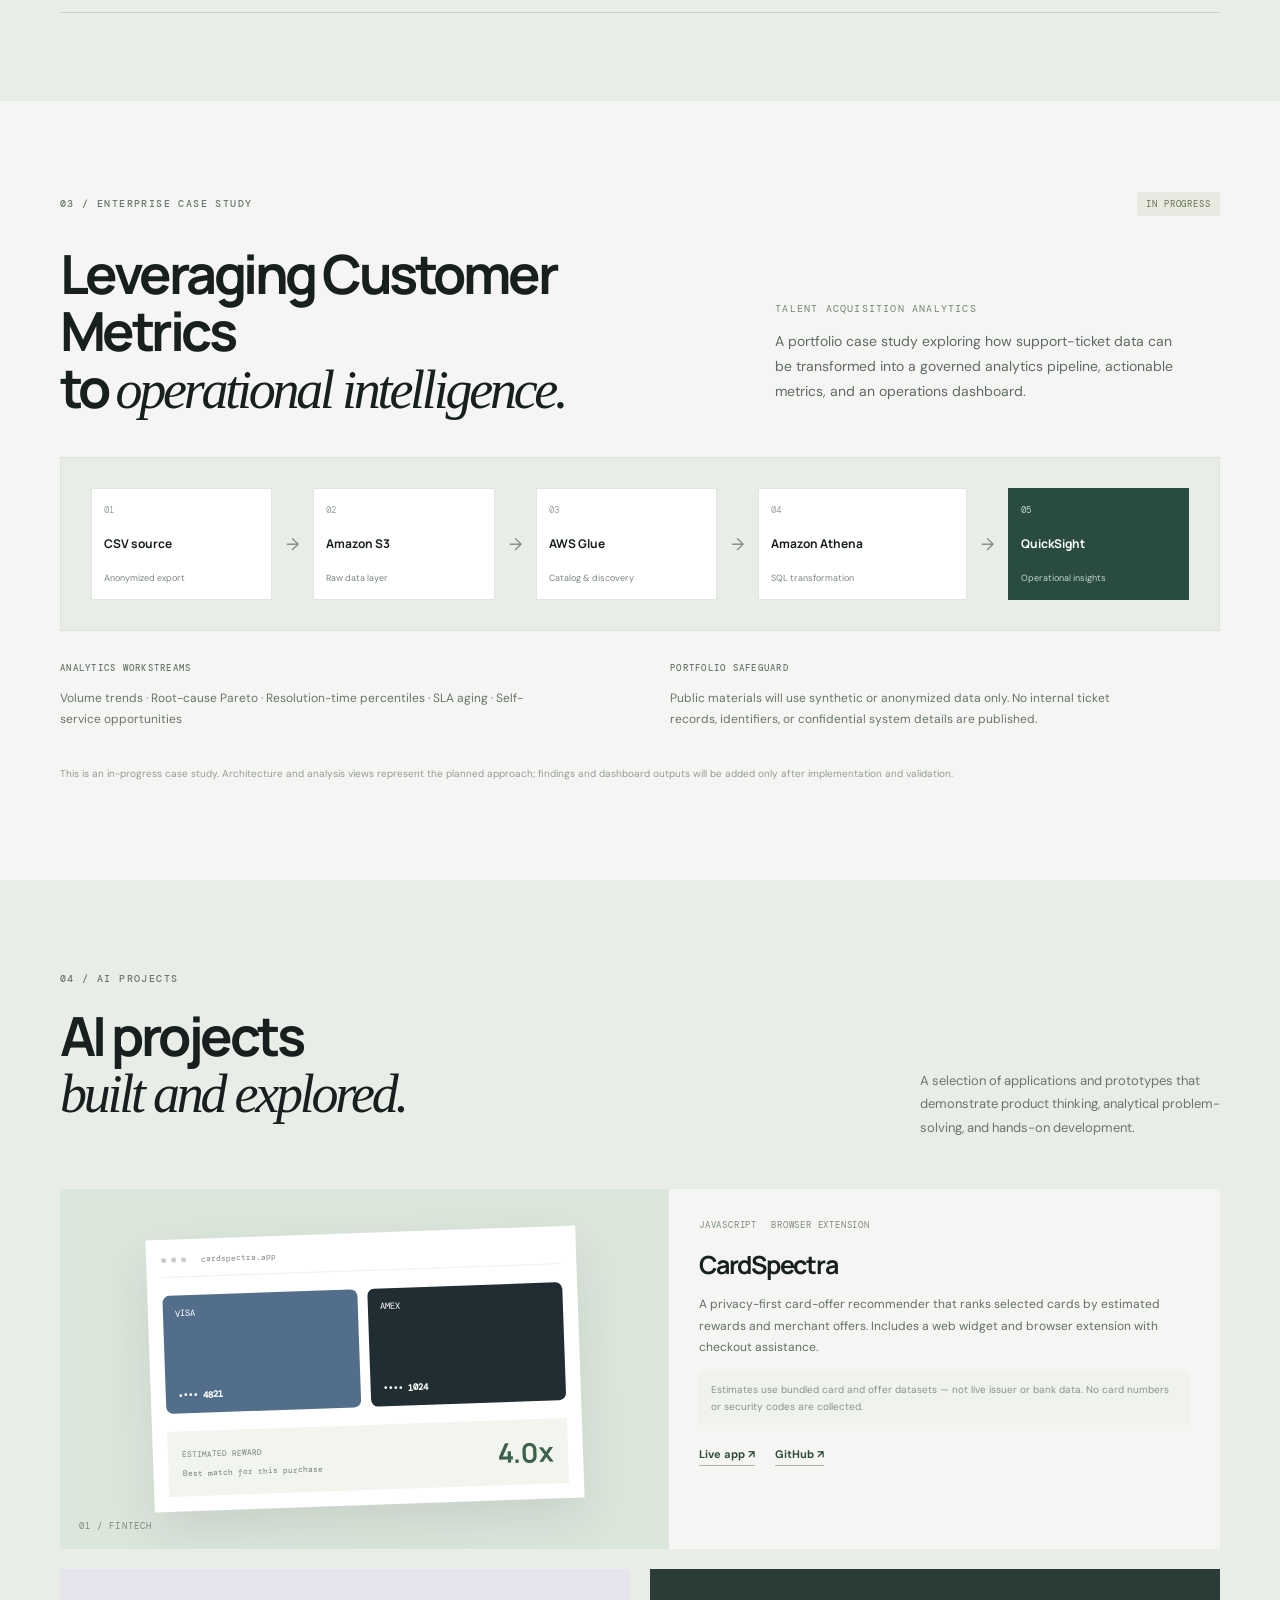
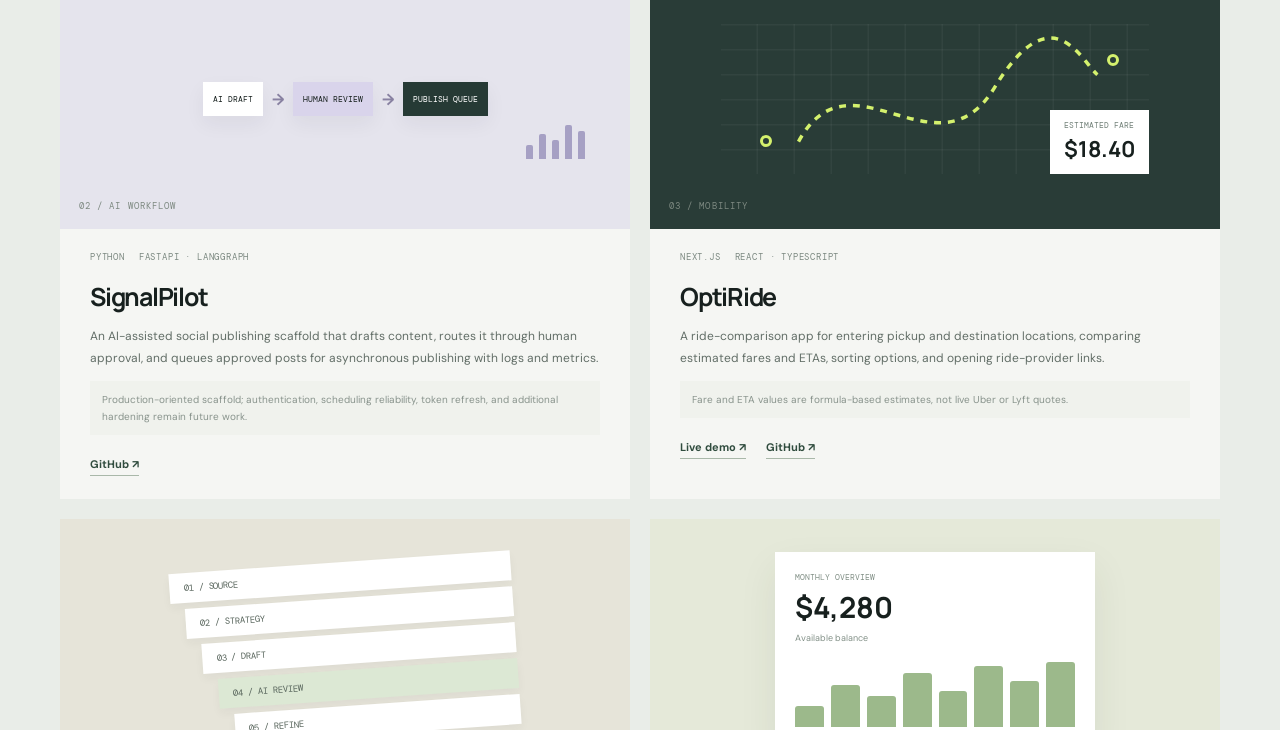
==== commit 6918898c: "Redirect experience page to single-page section" ====
--- a/experience.html
+++ b/experience.html
@@ -1,157 +1,2 @@
 <!doctype html>
-<html lang="en">
-<head>
-  <meta charset="utf-8">
-  <meta name="viewport" content="width=device-width, initial-scale=1">
-  <meta name="description" content="Portfolio of Arbaz Ali Khan — Senior Business Analyst focused on business intelligence, analytics, cloud data solutions, and AI-enabled applications.">
-  <meta name="theme-color" content="#f5f6f3">
-  <title>Experience & Expertise | Arbaz Ali Khan</title>
-  <link rel="icon" type="image/svg+xml" href="assets/favicon.svg">
-  <link rel="preconnect" href="https://fonts.googleapis.com">
-  <link rel="preconnect" href="https://fonts.gstatic.com" crossorigin>
-  <link href="https://fonts.googleapis.com/css2?family=DM+Mono:wght@400;500&family=DM+Sans:wght@400;500;600;700&family=Manrope:wght@400;500;600;700;800&display=swap" rel="stylesheet">
-  <link rel="stylesheet" href="styles.css">
-</head>
-<body>
-  <div class="page-shell">
-<header class="site-header">
-      <a class="brand" href="index.html#top" aria-label="Arbaz Ali Khan home"><span class="brand-mark">A</span><span>ARBAZ ALI KHAN</span></a>
-      <button class="menu-toggle" aria-label="Open navigation" aria-expanded="false" aria-controls="site-nav"><span></span><span></span></button>
-      <nav class="site-nav" id="site-nav">
-        <a href="index.html#about">About</a><a href="#experience">Experience</a><a href="index.html#work">AI projects</a><a href="#skills">Expertise</a><a href="cv.html" class="nav-contact" target="_blank" rel="noopener">CV <span>↗</span></a>
-      </nav>
-    </header>
-    <main id="top">
-      <section class="section-wrap page-intro"><p class="eyebrow">CAREER / EXPERIENCE</p><h1>Experience backed<br><em>by measurable outcomes.</em></h1><p>Professional experience, enterprise problem-solving, and the tools behind the work.</p></section>
-      <section class="experience-section" id="experience">
-        <div class="section-wrap">
-          <div class="section-heading section-heading-row">
-            <div><p class="eyebrow">02 / EXPERIENCE</p><h2>Where I've<br><em>made an impact.</em></h2></div>
-            <p class="section-aside">A career built around understanding systems, improving processes, and making information useful.</p>
-          </div>
-          <div class="timeline">
-            <article class="timeline-item current">
-              <div class="timeline-date">MAR 2026 — PRESENT</div>
-              <div class="timeline-main">
-                <div class="timeline-title"><h3>Senior Business Analyst</h3><span class="current-tag">CURRENT</span></div>
-                <p class="company">Kforce · Client: Amazon · Washington</p>
-                <ul>
-                  <li>Designed and supported AWS QuickSight dashboards tracking ticket volume, resolution SLAs, and root-cause distribution across 3.5K+ monthly Talent Acquisition support requests.</li>
-                  <li>Analyzed cross-system data with Amazon Athena and Redshift SQL across Amazon Hire, iCIMS, and Hook Admin to identify data discrepancies and integration failures affecting candidate and recruiter experience.</li>
-                  <li>Defined and monitored ticket recurrence, assessment-trigger failure, and SLA-breach metrics to surface operational risks and guide prioritization.</li>
-                  <li>Supported 50+ recruiters and investigators across 6+ recruiting tools; authored 10+ knowledge guides, SOPs, and runbooks and escalated 15+ data-quality issues.</li>
-                </ul>
-                <p class="impact-line">Resume-reported outcomes: 35% reduction in average triage time; 20% reduction in recurring system defects.</p>
-              </div>
-            </article>
-            <article class="timeline-item">
-              <div class="timeline-date">JAN 2025 — MAR 2026</div>
-              <div class="timeline-main">
-                <h3>Business Analyst III</h3>
-                <p class="company">Collabera · Client: Amazon · Washington</p>
-                <ul>
-                  <li>Built AWS QuickSight Weekly Business Review dashboards for Talent Acquisition leadership, covering hiring-funnel performance, SLA compliance, and strategic recruiting KPIs.</li>
-                  <li>Analyzed recruiting trends and partnered with stakeholders on corrective actions, contributing to a 20% quarter-over-quarter reduction in recurring system defects.</li>
-                  <li>Translated requirements from PXT, Recruiting Operations, and TASS stakeholders into KPI definitions and analytical solutions.</li>
-                  <li>Automated reporting with advanced Excel and SQL, reducing report-generation time by 40%; partnered with engineering, product, and compliance teams on defects affecting 50K+ candidate workflows annually.</li>
-                </ul>
-              </div>
-            </article>
-            <article class="timeline-item">
-              <div class="timeline-date">FEB 2024 — JAN 2025</div>
-              <div class="timeline-main">
-                <h3>Analyst II (Software)</h3>
-                <p class="company">SIMAN PRO Inc</p>
-                <ul>
-                  <li>Built predictive machine-learning models for patient risk scoring and readmission analysis, contributing to a reported 10% decrease in readmissions.</li>
-                  <li>Automated KPI reporting and data aggregation, reducing report-generation time by 50%; developed Tableau dashboards that improved campaign-targeting accuracy by 20%.</li>
-                </ul>
-              </div>
-            </article>
-            <article class="timeline-item">
-              <div class="timeline-date">APR 2023 — MAY 2023</div>
-              <div class="timeline-main">
-                <h3>Data Engineer Intern</h3>
-                <p class="company">CloudAspirers LLC</p>
-                <ul>
-                  <li>Applied regression analysis to customer transaction data and identified cost-optimization opportunities associated with $5M in potential annual savings.</li>
-                  <li>Automated SQL-based data extraction and compliance reporting, reducing report-generation time by 40%.</li>
-                </ul>
-              </div>
-            </article>
-            <article class="timeline-item">
-              <div class="timeline-date">FEB 2020 — JUL 2021</div>
-              <div class="timeline-main">
-                <h3>Programmer Analyst II</h3>
-                <p class="company">Cognizant · India</p>
-                <ul>
-                  <li>Designed database schemas and optimized SQL queries, contributing to a reported 9% improvement in development efficiency.</li>
-                  <li>Implemented server-based web applications and integrated SharePoint and REST APIs for cross-system data exchange; supported ROI analysis for proposed budget initiatives.</li>
-                </ul>
-              </div>
-            </article>
-            <article class="timeline-item">
-              <div class="timeline-date">OCT 2019 — FEB 2020</div>
-              <div class="timeline-main">
-                <h3>Data Analyst (Technical Consultant)</h3>
-                <p class="company">CareerNet Technologies · India</p>
-                <ul>
-                  <li>Developed Python and SQL campaign-reporting pipelines, reducing manual effort by 70% and supporting a reported 15% uplift in campaign ROI.</li>
-                  <li>Cleaned and preprocessed 10M+ records for financial-risk modeling, anomaly detection, and forecasting.</li>
-                </ul>
-              </div>
-            </article>
-          </div>
-        </div>
-      </section>
-
-      <section class="section-wrap featured-case" id="case-study">
-        <div class="case-topline"><p class="eyebrow">03 / ENTERPRISE CASE STUDY</p><span class="status-pill">IN PROGRESS</span></div>
-        <div class="case-intro">
-          <div><h2>Leveraging Customer Metrics<br>to <em>operational intelligence.</em></h2></div>
-          <div><p class="case-label">TALENT ACQUISITION ANALYTICS</p><p class="case-summary">A portfolio case study exploring how support-ticket data can be transformed into a governed analytics pipeline, actionable metrics, and an operations dashboard.</p></div>
-        </div>
-        <div class="architecture" role="img" aria-label="Illustrative data architecture: anonymized CSV export flows into Amazon S3, AWS Glue, Amazon Athena, and QuickSight">
-          <div class="arch-node"><span>01</span><strong>CSV source</strong><small>Anonymized export</small></div>
-          <div class="arch-arrow">→</div>
-          <div class="arch-node"><span>02</span><strong>Amazon S3</strong><small>Raw data layer</small></div>
-          <div class="arch-arrow">→</div>
-          <div class="arch-node"><span>03</span><strong>AWS Glue</strong><small>Catalog & discovery</small></div>
-          <div class="arch-arrow">→</div>
-          <div class="arch-node"><span>04</span><strong>Amazon Athena</strong><small>SQL transformation</small></div>
-          <div class="arch-arrow">→</div>
-          <div class="arch-node arch-node-accent"><span>05</span><strong>QuickSight</strong><small>Operational insights</small></div>
-        </div>
-        <div class="case-bottom">
-          <div><span class="meta-label">ANALYTICS WORKSTREAMS</span><p>Volume trends · Root-cause Pareto · Resolution-time percentiles · SLA aging · Self-service opportunities</p></div>
-          <div><span class="meta-label">PORTFOLIO SAFEGUARD</span><p>Public materials will use synthetic or anonymized data only. No internal ticket records, identifiers, or confidential system details are published.</p></div>
-        </div>
-        <p class="case-disclaimer">This is an in-progress case study. Architecture and analysis views represent the planned approach; findings and dashboard outputs will be added only after implementation and validation.</p>
-      </section>
-
-      <section class="section-wrap skills-section" id="skills">
-        <div class="section-heading"><p class="eyebrow">05 / EXPERTISE</p><h2>Tools are useful.<br><em>Judgment is the edge.</em></h2></div>
-        <div class="skills-grid">
-          <div class="skill-group"><span class="skill-number">01</span><h3>Business & Analysis</h3><p>Requirements definition · KPI design · Root-cause analysis · Process mapping · Stakeholder management · SOPs & runbooks · Agile delivery</p></div>
-          <div class="skill-group"><span class="skill-number">02</span><h3>BI & Visualization</h3><p>Amazon QuickSight · Power BI · Tableau · Advanced Excel · PivotTables · Power Query · Data storytelling · Executive reporting</p></div>
-          <div class="skill-group"><span class="skill-number">03</span><h3>Data & Cloud</h3><p>SQL · Amazon Athena · Redshift · S3 · AWS Glue · Python · Pandas · Data modeling · ETL concepts · Data quality</p></div>
-          <div class="skill-group"><span class="skill-number">04</span><h3>AI & Application Build</h3><p>OpenAI API · LangGraph · FastAPI · React · TypeScript · JavaScript · Node.js · REST APIs · GitHub · Docker</p></div>
-        </div>
-        <div class="certifications">
-          <span class="meta-label">EDUCATION & CERTIFICATIONS </span>
-          <div class="cert-row"><strong>MS, Computer Science</strong><span>Campbellsville University</span></div>
-          <div class="cert-row"><strong>AWS Certified Data Engineer – Associate</strong><span>Amazon Web Services</span></div>
-          <div class="cert-row"><strong>Microsoft Certified: Azure Data Engineer Associate</strong><span>Microsoft</span></div>
-          <div class="cert-row"><strong>HackerRank Certified: Problem Solving, Python, SQL (Basic & Advanced)</strong><span>HackerRank</span></div>
-          <div class="cert-row"><strong>Skillsoft: Project Manager Essentials (SHRM, PMP essential)</strong><span>PMP</span></div>
-          <div class="cert-row"><strong>Collabera: COU-Data Analytics</strong><span>Collabera</span></div>
-          <div class="cert-row"><strong>Handshake: Model Validation 2 – Expert</strong><span>Handshake</span></div>
-        </div>
-      </section>
-
-      <section class="contact-section compact-contact" id="contact"><div class="section-wrap contact-wrap"><p class="eyebrow">NEXT STEP</p><h2>Let's discuss<br><em>what's possible.</em></h2><div class="contact-actions"><a class="button button-light" href="mailto:arbazalikhan450@gmail.com">arbazalikhan450@gmail.com ↗</a><a class="button button-light" href="mailto:arbazalikhan116@gmail.com">arbazalikhan116@gmail.com ↗</a></div><p class="contact-footer"><a href="index.html" style="color:inherit;text-decoration:none">← Back to portfolio</a><span>ARBAZ ALI KHAN · WASHINGTON, USA</span></p></div></section>
-    </main>
-  </div>
-  <script src="script.js"></script>
-</body>
-</html>
+<html lang="en"><head><meta charset="utf-8"><meta http-equiv="refresh" content="0; url=index.html#experience"><meta name="viewport" content="width=device-width, initial-scale=1"><title>Experience | Arbaz Ali Khan</title><link rel="canonical" href="index.html#experience"></head><body><p>Experience is now part of the <a href="index.html#experience">single-page portfolio</a>.</p></body></html>
